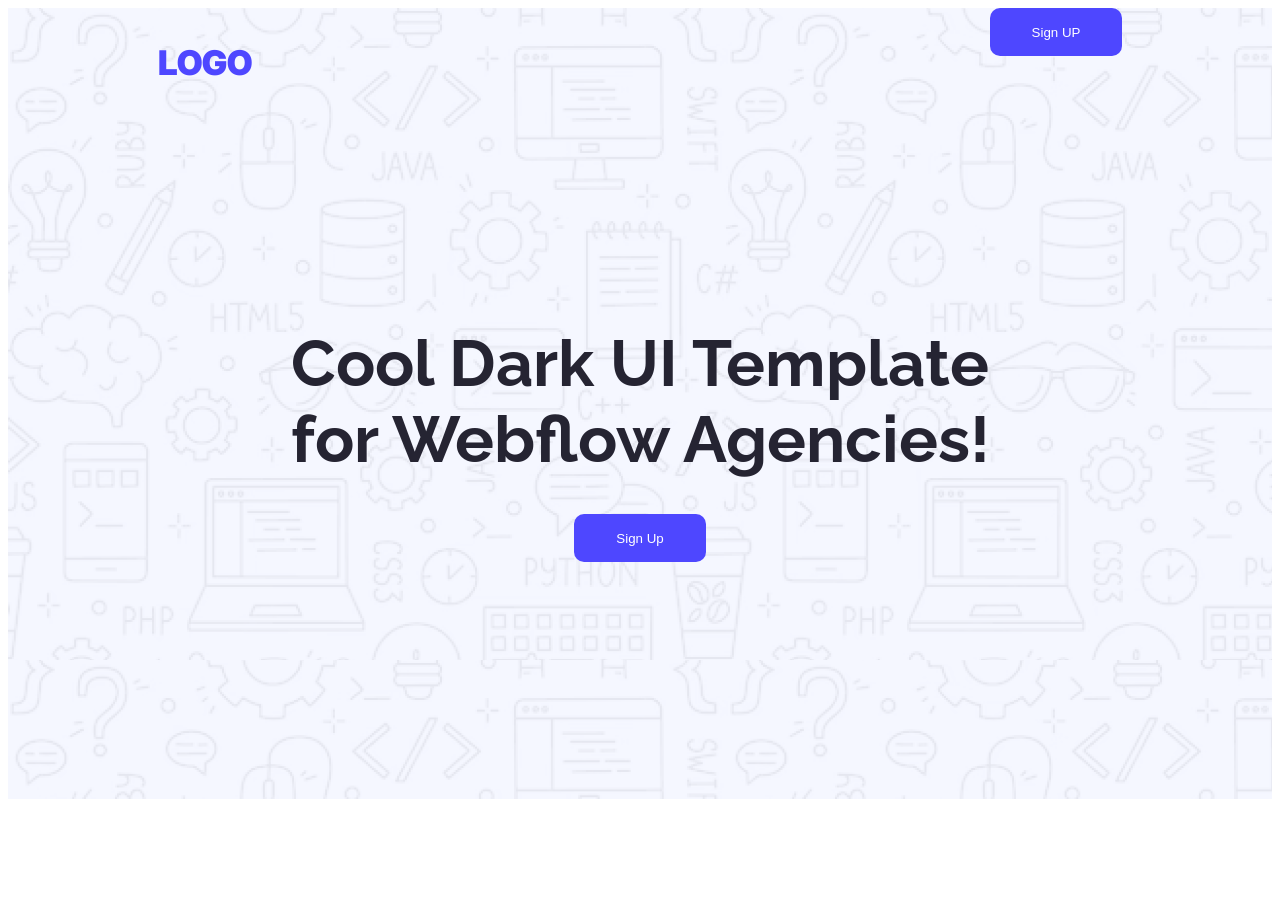
==== assignment01.html @ fb81f991 "commiting navbar" ====
<!DOCTYPE html>
<html lang="en">
<head>
    <meta charset="UTF-8">
    <meta name="viewport" content="width=device-width, initial-scale=1.0">
    <title>Document</title>
    <link rel="preconnect" href="https://fonts.googleapis.com">
<link rel="preconnect" href="https://fonts.gstatic.com" crossorigin>
<link rel="preconnect" href="https://fonts.googleapis.com">
<link rel="preconnect" href="https://fonts.gstatic.com" crossorigin>
<link href="https://fonts.googleapis.com/css2?family=Inter:ital,opsz,wght@0,14..32,100..900;1,14..32,100..900&family=Raleway:ital,wght@0,100..900;1,100..900&display=swap" rel="stylesheet">
    <link rel="stylesheet" href="assignment01.css">
</head>
<body>
    <header class="header">
    <nav>
        <div class="nav-container">
            <h3 class="inter-normal">LOGO</h3>
            <button class="btn-primary">Sign UP</button>
        </div>
        <section class="nav-hdln raleway-normal">
            <h1>Cool Dark UI Template for Webflow Agencies!</h1>
        </section>
        <button class="btn-primary me">Sign Up</button>
    </nav>
    </header>
    <main>

    </main>
    <footer>

    </footer>
</body>
</html>
---- assignment01.css ----
.inter-normal {
  font-family: "Inter", sans-serif;
  font-optical-sizing: auto;
  font-weight: 900;
  font-style: normal;
}

.raleway-normal {
  font-family: "Raleway", sans-serif;
  font-optical-sizing: auto;
  font-weight: 700;
  font-style: normal;
}
.header{
    text-align: center;
}
/* navbar styles */
.nav-container{
    display: flex;
    justify-content: space-between;
    margin: 0px 150px;
}
.nav-container h3{
    font-size: 34px;
    color: #4E47FF;
}
.btn-primary{
    padding: 12px 36px;
    border: none;
    border-radius: 10px;
    background-color: #4E47FF;
    color: white;
    width: 132px;
    height: 48px;
    align-items: center;
}
.nav-hdln h1{
    font-size: 65px;
    color:#252432;
    /* margin-top: 208px; */
    margin: 208px 268px 0px 268px;
    margin-bottom: 37px;
    
}
.header{
    background-image: url(B12A01-landing-launchpad/Assets/Hero-bg.png);
}
.me{
    margin-bottom: 237px;
}
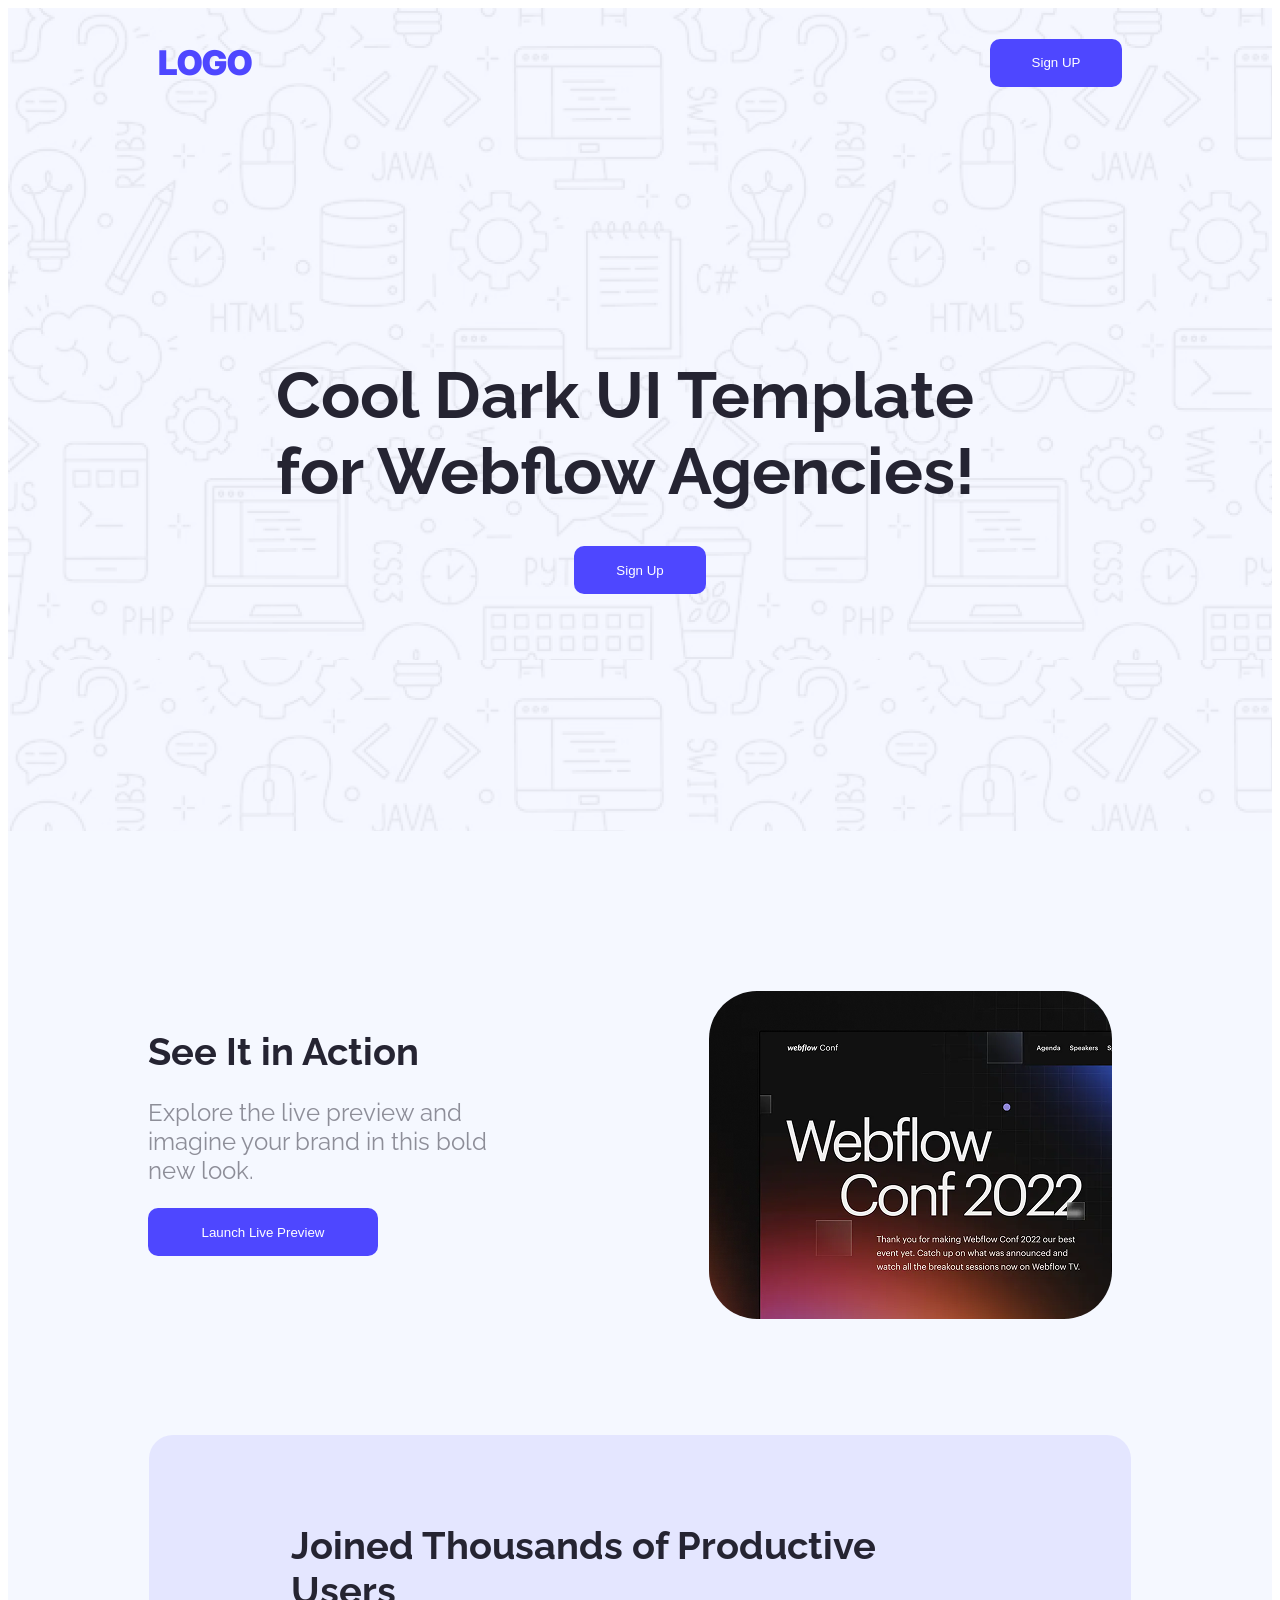
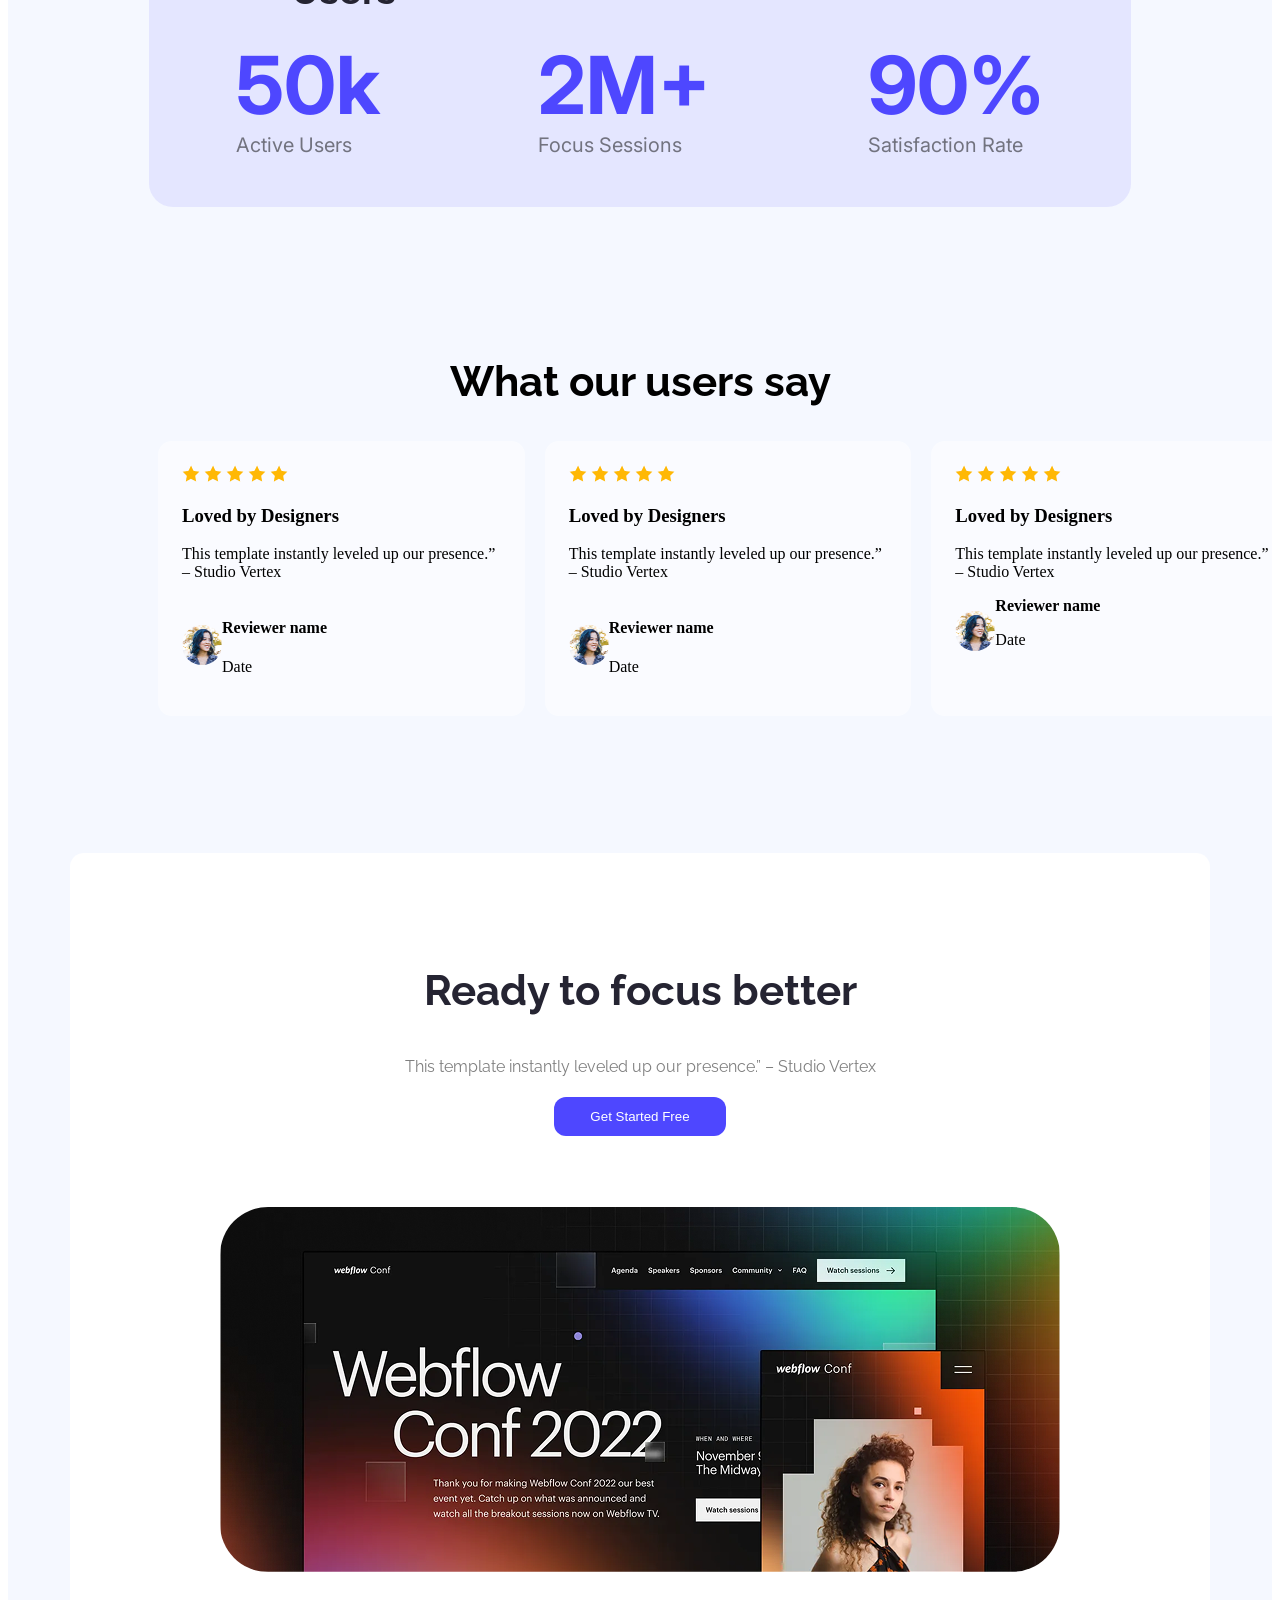
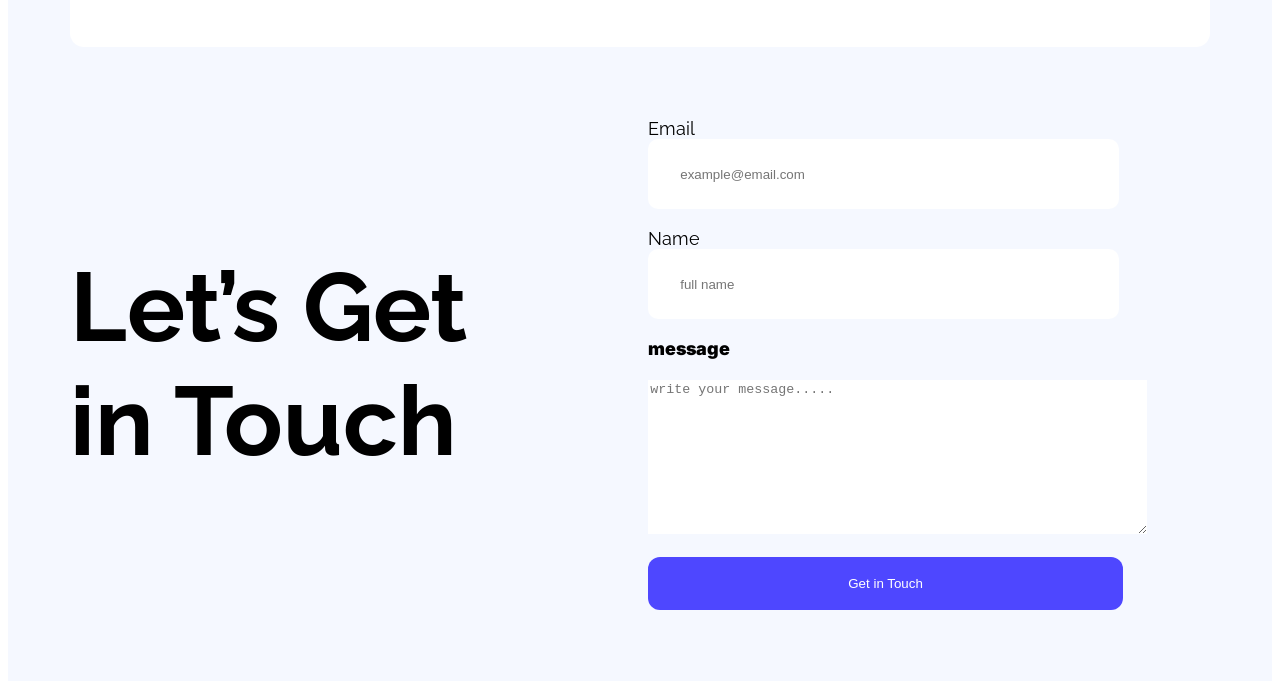
==== commit af1e95ff: "commiting banner section" ====
--- a/assignment01.html
+++ b/assignment01.html
@@ -21,14 +21,145 @@
         <section class="nav-hdln raleway-normal">
             <h1>Cool Dark UI Template for Webflow Agencies!</h1>
         </section>
-        <button class="btn-primary me">Sign Up</button>
+        <div class="nav-btn"><button class="btn-primary me">Sign Up</button></div>
     </nav>
+    <section class="banner">
+        <div class="banner-container">
+         <h3 class="banner-title raleway-normal">See It in Action</h3>
+         <p class="banner-description raleway-normal">Explore the live preview and imagine your brand in this bold new look.</p>
+         <button class="btn-banner">Launch Live Preview</button>
+        </div>
+        <img class="banner-img" src= "B12A01-landing-launchpad/Assets/wc-mini.png"  alt="">
+     </section>
+     <section class="banner-strctr" >
+      <div class="banner-data">
+        <h3 class="raleway-normal banner-title ">Joined Thousands of Productive Users</h3>
+        <div class="data">
+            <div>
+                <h3  class="inter-normal title">50k</h3>
+                <p class="inter-normal dscrptn">Active Users</p>
+            </div>
+            <div>
+                <h3 class="inter-normal title">2M+</h3>
+                <p class="inter-normal dscrptn">Focus Sessions</p></div>
+                <div><h3 class="inter-normal title">90%</h3>
+                <p class="inter-normal dscrptn">Satisfaction Rate</p></div>
+                
+            </div>
+        </div>
+      </div>
+     </section>
+     <section class="testimonial-section">
+        <h2 class="raleway-normal">What our users say</h2>
+        <div class="box">
+            <div class="box-item">
+           <div class="icon-star">
+            <img src="B12A01-landing-launchpad/Assets/icon-star.png" alt="">            
+           <img src="B12A01-landing-launchpad/Assets/icon-star.png" alt="">            
+           <img src="B12A01-landing-launchpad/Assets/icon-star.png" alt="">            
+           <img src="B12A01-landing-launchpad/Assets/icon-star.png" alt="">            
+           <img src="B12A01-landing-launchpad/Assets/icon-star.png" alt="">  
+           </div>
+          <div>
+             <h3 class="box-title">Loved by Designers</h3> 
+           <p class="box-description">This template instantly leveled up our presence.” – Studio Vertex</p> 
+          </div>
+           <div class="reviewer">
+            <img class="box-img" src="B12A01-landing-launchpad/Assets/avatar.png" alt="">
+            <div>
+                <h4>Reviewer name</h4>
+                <p>Date</p>
+            </div>
+           </div>        
+           </div>
+           <div class="box-item">
+           <div class="icon-star">
+            <img src="B12A01-landing-launchpad/Assets/icon-star.png" alt="">            
+           <img src="B12A01-landing-launchpad/Assets/icon-star.png" alt="">            
+           <img src="B12A01-landing-launchpad/Assets/icon-star.png" alt="">            
+           <img src="B12A01-landing-launchpad/Assets/icon-star.png" alt="">            
+           <img src="B12A01-landing-launchpad/Assets/icon-star.png" alt="">  
+           </div>
+          <div>
+             <h3 class="box-title">Loved by Designers</h3> 
+           <p class="box-description">This template instantly leveled up our presence.” – Studio Vertex</p> 
+          </div>
+           <div class="reviewer">
+            <img class="box-img" src="B12A01-landing-launchpad/Assets/avatar.png" alt="">
+            <div>
+                <h4>Reviewer name</h4>
+                <p>Date</p>
+            </div>
+           </div>        
+           </div>
+           <div class="box-item">
+           <div class="icon-star">
+            <img src="B12A01-landing-launchpad/Assets/icon-star.png" alt="">            
+           <img src="B12A01-landing-launchpad/Assets/icon-star.png" alt="">            
+           <img src="B12A01-landing-launchpad/Assets/icon-star.png" alt="">            
+           <img src="B12A01-landing-launchpad/Assets/icon-star.png" alt="">            
+           <img src="B12A01-landing-launchpad/Assets/icon-star.png" alt="">  
+           </div>
+          <div>
+             <h3 class="box-title">Loved by Designers</h3> 
+           <p class="box-description">This template instantly leveled up our presence.” – Studio Vertex</p> 
+          </div>
+           <div class="reviewer">
+            <img class="box-img" src="B12A01-landing-launchpad/Assets/avatar.png" alt="">
+            <div class="reviewer-details">
+                <h4>Reviewer name</h4>
+                <p>Date</p>
+            </div>
+           </div>        
+           </div>
+           </div>
+          
+     </section>
+     <section class="extra">
+     <div class="extra-container">
+    <h3 class="extra-title raleway-normal">Ready to focus better</h3>
+    <h4 class="extra-description raleway-normal">This template instantly leveled up our presence.” – Studio Vertex</h4>
+    <button >Get Started Free</button>
+    <img class="extra-img" src="B12A01-landing-launchpad/Assets/wc-big.png" alt=""><br>
+    
+    
+     </div>
+     </section>
+     <section>
+        <div class="newsletter raleway-normal">
+            <h1>Let’s Get in Touch</h1>
+            <form action="">
+                <label class="raleway-normal" for="Email">Email</label>
+                <br>
+                <input type="email" id="Email" placeholder="example@email.com">
+                <br>
+                <label class="raleway-normal" for="name">Name</label>  
+                <br>
+                <input type="" id="name" placeholder="full name">
+                <br>
+                <p class="inter-normal">message</p>
+                <br>
+                <textarea name="" id="" cols="60" rows="10" placeholder="write your message....."></textarea>
+                <button>Get in Touch</button>
+                
+                
+            </form>
+        </div>
+     </section>
     </header>
-    <main>
 
-    </main>
-    <footer>
-
-    </footer>
+    <!-- <footer class="footer-container"> -->
+     <!-- <h1 class="inter-normal">LOGO</h1> -->
+     <!-- <p>Ready to elevate your online presence? Contact us today to discuss your project and discover how we can bring your vision to life.</p> -->
+     <!-- <nav class="nav-footer"> -->
+        <!-- <ul> -->
+            <!-- <li><a href="">Home</a></li> -->
+            <!-- <li><a href=""></a>About</li> -->
+            <!-- <li><a href=""></a>How it works</li> -->
+            <!-- <li><a href=""></a>Services</li> -->
+         
+        <!-- </ul> -->
+     <!-- </nav> -->
+    <!-- </footer> -->
 </body>
 </html>
--- a/assignment01.css
+++ b/assignment01.css
@@ -9,21 +9,25 @@
 .raleway-normal {
   font-family: "Raleway", sans-serif;
   font-optical-sizing: auto;
-  font-weight: 700;
+  font-weight: normal;
   font-style: normal;
 }
 .header{
-    text-align: center;
+    /* text-align: center; */
+     
 }
 /* navbar styles */
 .nav-container{
     display: flex;
     justify-content: space-between;
     margin: 0px 150px;
+    align-items: center;
 }
 .nav-container h3{
     font-size: 34px;
     color: #4E47FF;
+    font-weight: 900;
+
 }
 .btn-primary{
     padding: 12px 36px;
@@ -39,18 +43,248 @@
     font-size: 65px;
     color:#252432;
     /* margin-top: 208px; */
-    margin: 208px 268px 0px 268px;
+    margin: 240px 268px 0px 268px;
     margin-bottom: 37px;
     
 }
-.header{
+nav{
     background-image: url(B12A01-landing-launchpad/Assets/Hero-bg.png);
 }
 .me{
     margin-bottom: 237px;
-}
-
-
-
-
-
+    /* text-align: center; */
+}
+.nav-btn{
+    display: flex;
+    justify-content: center;
+    align-items: center;
+}
+/* main styles */
+.banner{
+    display: flex;
+    justify-content: space-between;
+    margin: 160px 160px 116px 140px;
+    gap: 220px;
+}
+.banner-title{
+    font-size: 42px;
+    color: #252432;
+    font-weight: bold;
+    margin-bottom: 23px;
+}
+.banner-description{
+    font-size: 24px;
+    font-weight: normal;
+    color:rgba(37, 36, 50, 0.5);
+    margin-bottom: 23px;
+}
+.banner-img{
+    width: 403px;
+    border-radius: 48px;
+    border: none;
+    
+}
+.btn-banner{
+     padding: 12px 36px;
+    border: none;
+    border-radius: 10px;
+    background-color: #4E47FF;
+    color: white;
+    width: 230px;
+    height: 48px;
+}
+.header{
+    background-color:#f5f8ff;
+}
+.banner-title{
+    font-size: 38px;
+    font-weight: bold;
+    color: #252432;
+}
+.data{
+    display: flex;
+    align-items: center;
+    justify-content: center;
+    gap: 158px;
+}
+.banner-strctr{
+    background-color: rgba(78, 71, 255, 0.1);
+    margin: 0 141px;
+    border: none;
+    border-radius: 24px;
+   
+}
+.banner-data{
+    padding: 50px 142px;
+}
+.title{
+    font-size: 80px;
+    font-weight: bold;
+    color: #4E47FF;
+}
+.dscrptn{
+    font-size: 20px;
+    font-weight: normal;
+    color: rgba(0, 0, 0, 0.5);
+}
+.data h3{
+    margin: 0;
+}
+.data p{
+    margin: 0;
+}
+.box-item{
+    /* display: flex; */
+}
+.reviewer{
+    display: flex;
+    justify-content: start;
+    align-items: center;
+}
+.box-item{
+    background-color: rgba(255, 255, 255, 0.5);
+    padding: 24px;
+    border-radius: 14px;
+    border: none;
+    /* box-shadow:0px 6px 50px 0px  ; */
+    /* gap: 20px; */
+}
+.box{
+    display: flex;
+    margin: 0px auto;
+    gap: 20px;
+    width: 1140px;
+}
+.box-img{
+    height: 40px;
+    width: 40px;
+    border-radius: 50%;
+    border: none;
+}
+.reviewer-details h4{
+    margin: 0px;
+}
+.testimonial-section h2{
+    text-align: center;
+    font-size: 42px;
+    font-weight: bold;
+}
+.testimonial-section{
+    margin: 150px 150px 137px 150px;
+}
+/* .testimonial-container{ */
+    /* width: 1140px; */
+
+.extra{
+    width: 1140px;
+    margin: 0 auto;
+}
+.extra-container{
+    padding: 71px 150px;
+    background-color: #ffffff;
+    text-align: center;
+    border-radius: 14px;
+}
+.extra-title{
+    font-size: 42px;
+    font-weight: bold;
+    color: #252432;
+
+}
+.extra-img{
+    width: 840px;
+    border-radius: 48px;
+    /* height: 365px; */
+    margin-top: 20px;
+    margin-top: 71px;
+
+}
+.extra button{
+    padding: 12px 36px;
+    border: none;
+    border-radius: 12px;
+    background-color: #4E47FF;
+    color: white;
+    /* width: 123px; */
+    /* height: 24px; */
+    /* align-items: center; */
+}
+.extra-description{
+    color:rgba(0, 0, 0, 0.5);
+    font-size: 16px;
+    font-weight: normal;
+}
+.newsletter{
+    display: flex;
+    width: 1140px;
+    margin: 0 auto;
+    justify-content: space-between;
+    align-items: center;
+    gap: 115px;
+   padding: 71px 0px 71px 0px;
+    ma
+}
+.newsletter h1{
+    font-size: 97px;
+    font-weight: bold;
+    color: #000000;
+}
+form input{
+    height: 30px;
+    width: fit-content;
+    padding: 20px 270px 20px 32px;
+    border-radius: 10px;
+    border: none;
+    margin-bottom: 19px;
+}
+form button{
+    padding: 19px 200px;
+    border: none;
+    border-radius: 12px;
+    background-color: #4E47FF;
+    color: white;
+
+}
+textarea{
+    border: none;
+    margin-bottom: 19px;
+    /* padding: 20px 257px 85px 32px; */
+}
+form{
+    font-size: 18px;
+    font-weight: 600px;
+    color: #000000;
+}
+form p{
+    margin: 0;
+}
+/* footer styles */
+.footer-container{
+    width: 531px;
+    margin: 104px auto;
+}
+.nav-footer ul{
+    display: flex;
+    justify-content: space-around;
+}
+nav li{
+    list-style: none;
+    color: #8987A1;
+}
+nav a{
+    text-decoration: none;
+}
+.footer-container{
+    text-align: center;
+}
+.footer-container h1{
+    font-size: 100px;
+    font-weight: 900 ;
+    color: #4E47FF;
+    margin: 0;
+    margin-bottom: 8px;
+}
+.footer-container p{
+    color: #8987A1;
+    font-size: 16px;
+}
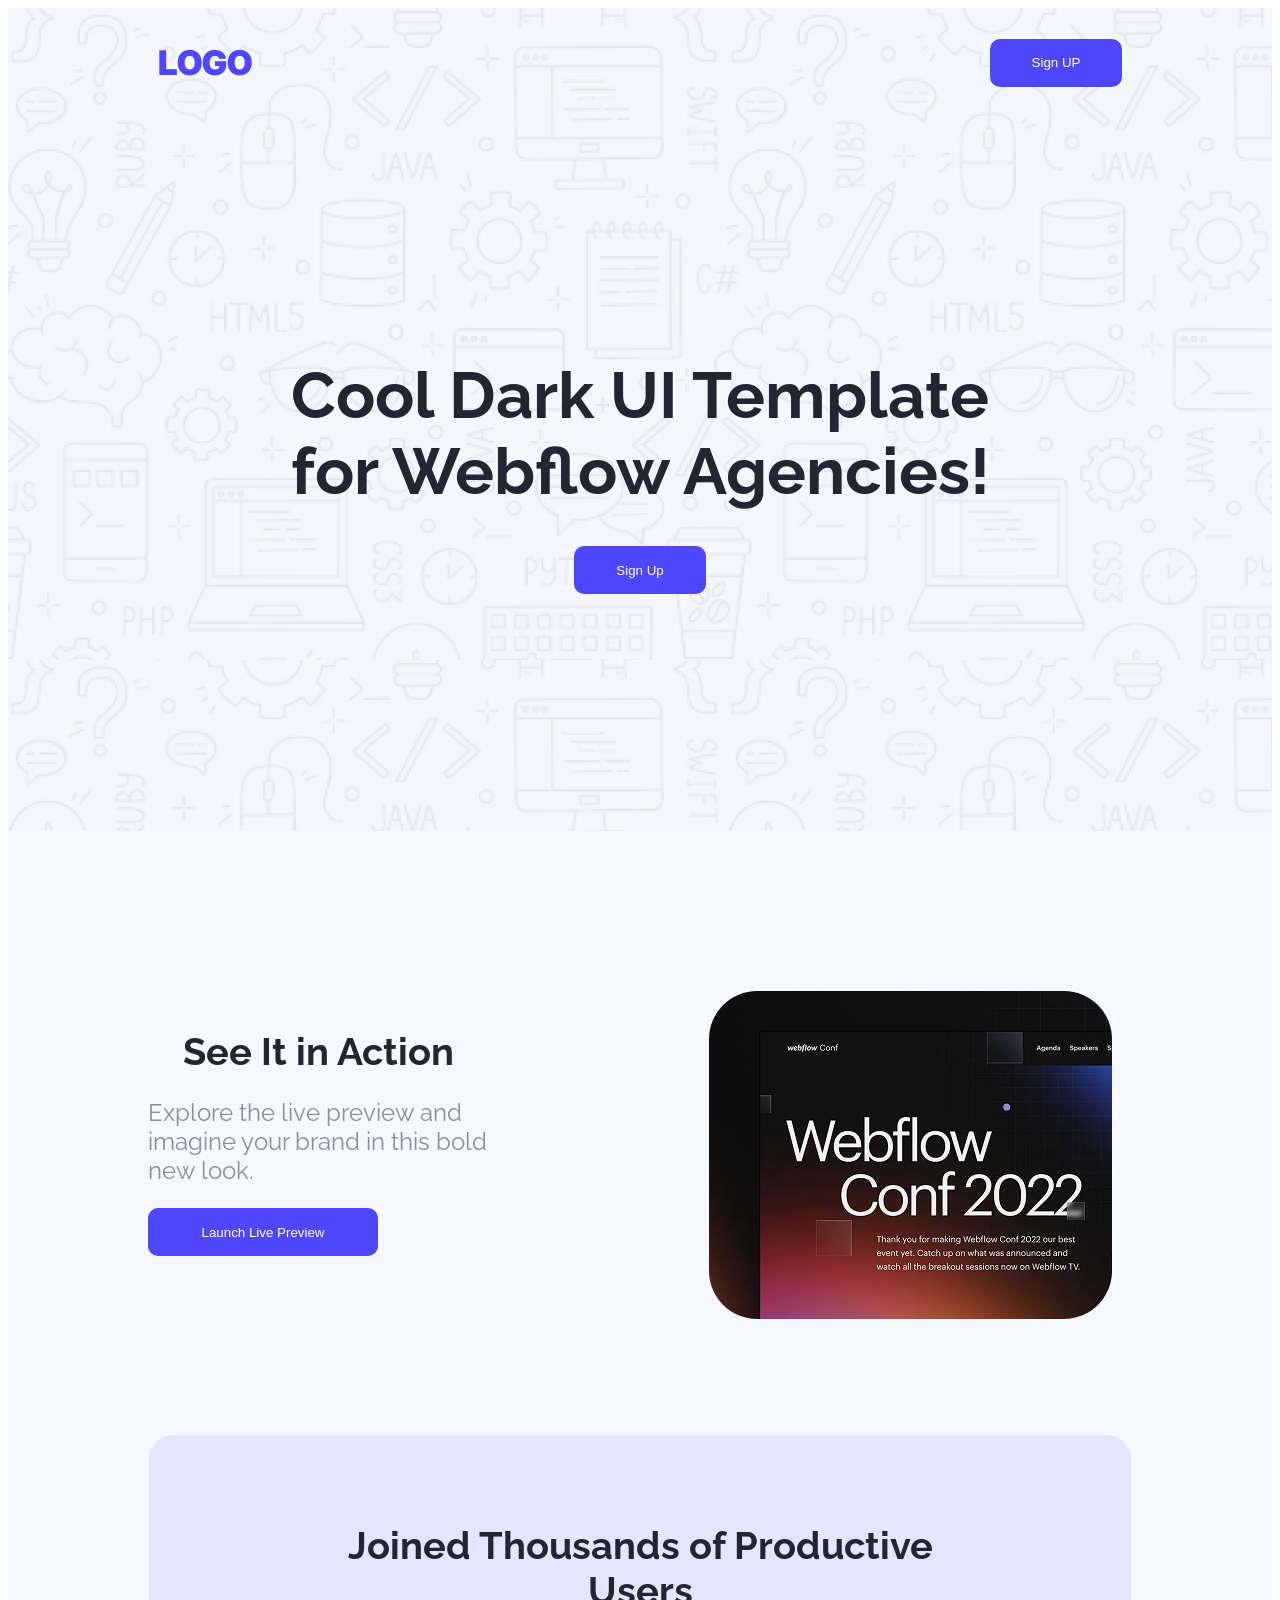
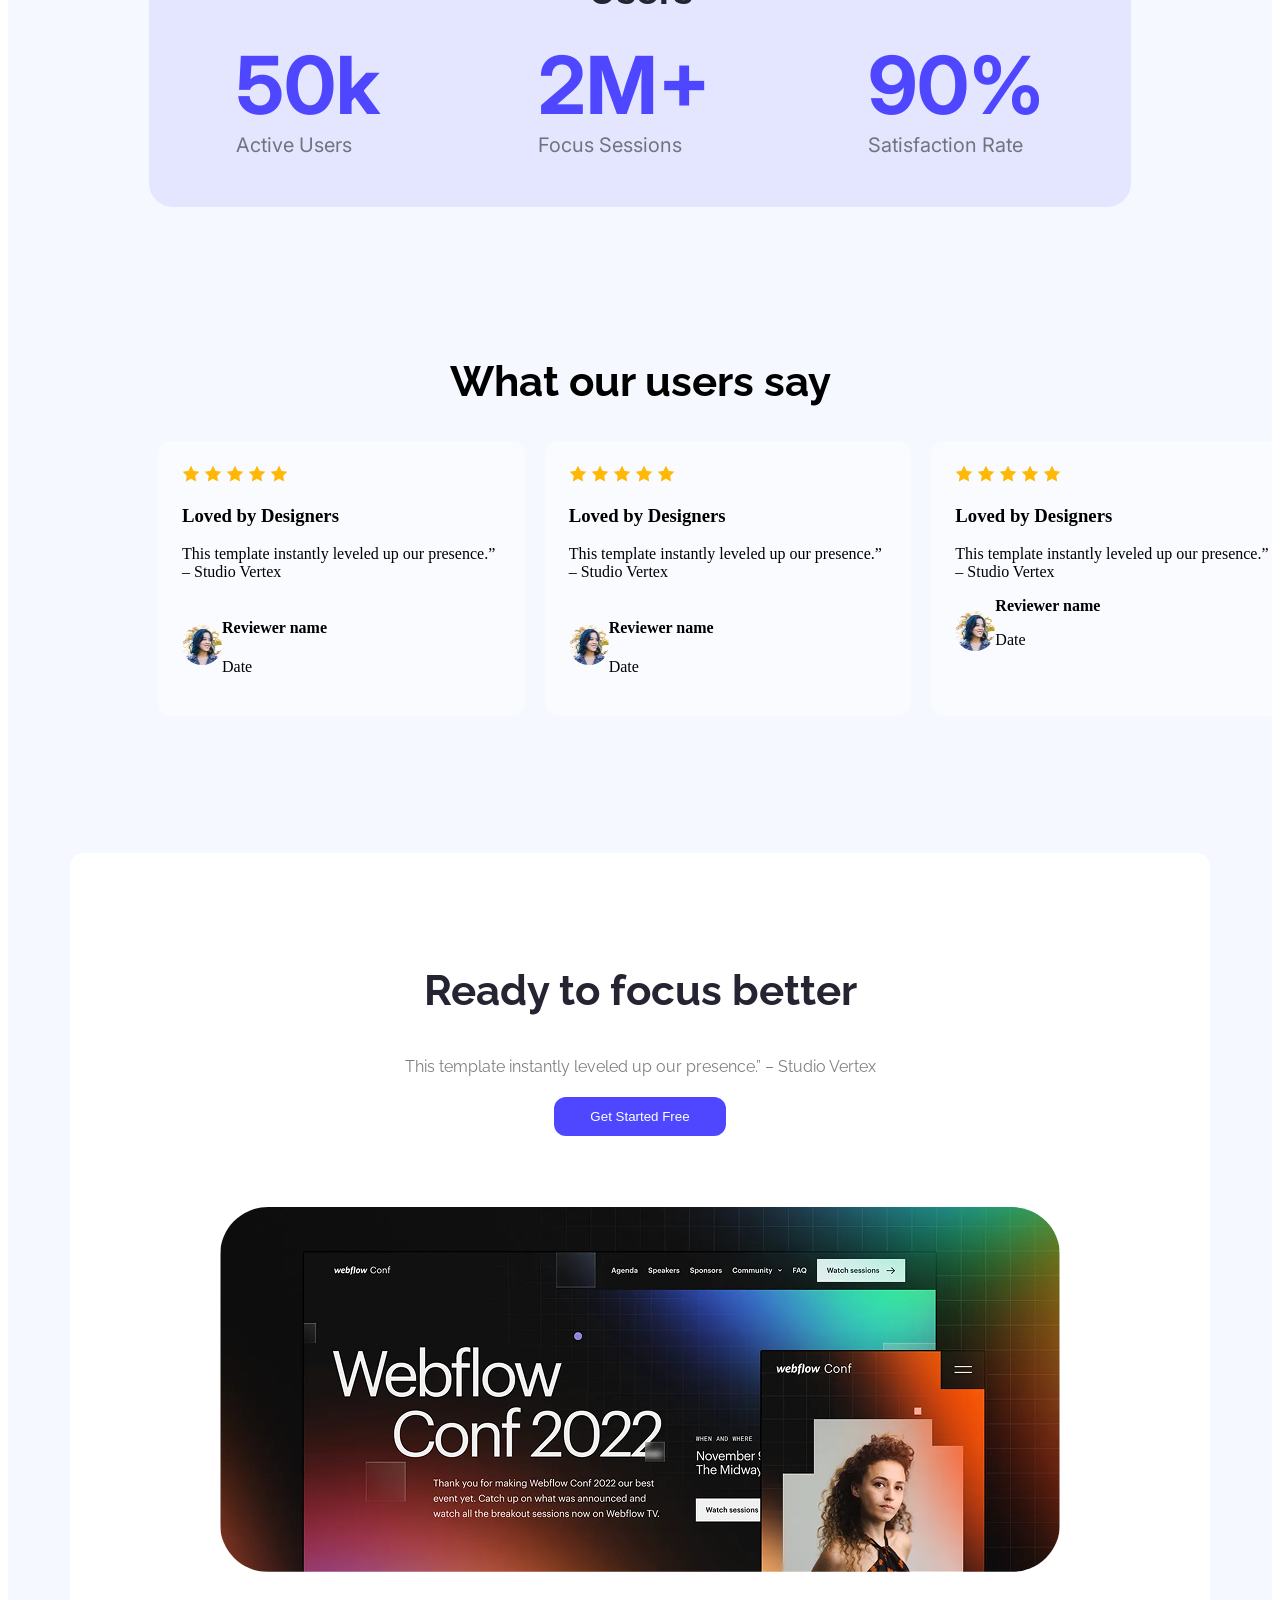
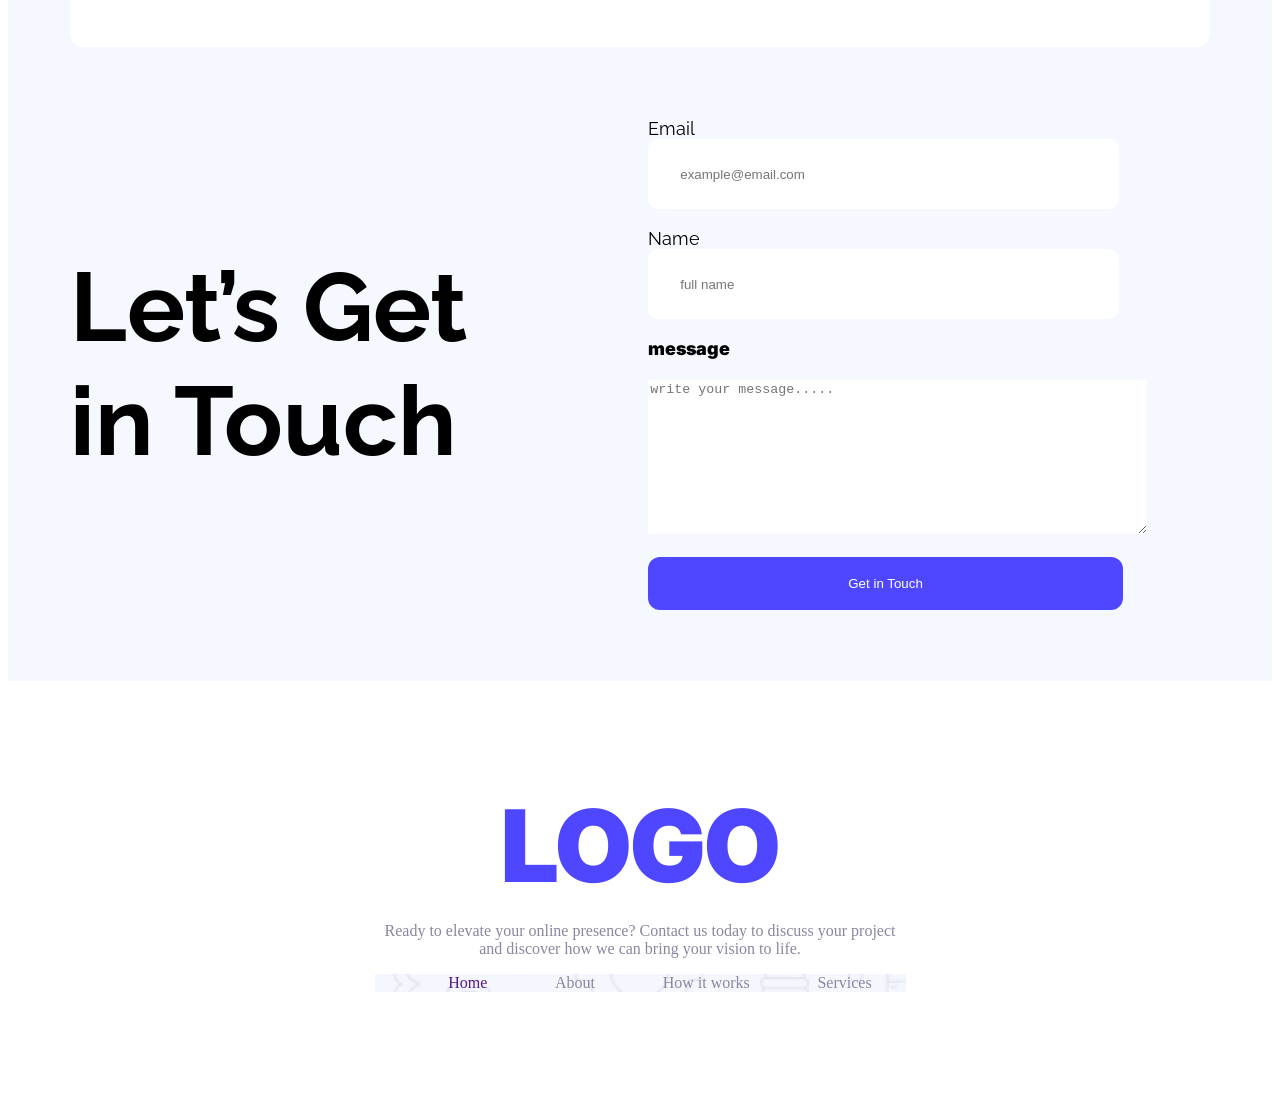
==== commit 19e322ef: "commiting footer section" ====
--- a/assignment01.html
+++ b/assignment01.html
@@ -148,18 +148,18 @@
      </section>
     </header>
 
-    <!-- <footer class="footer-container"> -->
-     <!-- <h1 class="inter-normal">LOGO</h1> -->
-     <!-- <p>Ready to elevate your online presence? Contact us today to discuss your project and discover how we can bring your vision to life.</p> -->
-     <!-- <nav class="nav-footer"> -->
-        <!-- <ul> -->
-            <!-- <li><a href="">Home</a></li> -->
-            <!-- <li><a href=""></a>About</li> -->
-            <!-- <li><a href=""></a>How it works</li> -->
-            <!-- <li><a href=""></a>Services</li> -->
+    <footer class="footer-container">
+     <h1 class="inter-normal">LOGO</h1>
+     <p>Ready to elevate your online presence? Contact us today to discuss your project and discover how we can bring your vision to life.</p>
+     <nav class="nav-footer">
+        <ul>
+            <li><a href="">Home</a></li>
+            <li><a href=""></a>About</li>
+            <li><a href=""></a>How it works</li>
+            <li><a href=""></a>Services</li>
          
-        <!-- </ul> -->
-     <!-- </nav> -->
-    <!-- </footer> -->
+        </ul>
+     </nav>
+    </footer>
 </body>
 </html>
--- a/assignment01.css
+++ b/assignment01.css
@@ -45,6 +45,7 @@
     /* margin-top: 208px; */
     margin: 240px 268px 0px 268px;
     margin-bottom: 37px;
+    text-align: center;
     
 }
 nav{
@@ -71,6 +72,7 @@
     color: #252432;
     font-weight: bold;
     margin-bottom: 23px;
+    text-align: center;
 }
 .banner-description{
     font-size: 24px;
